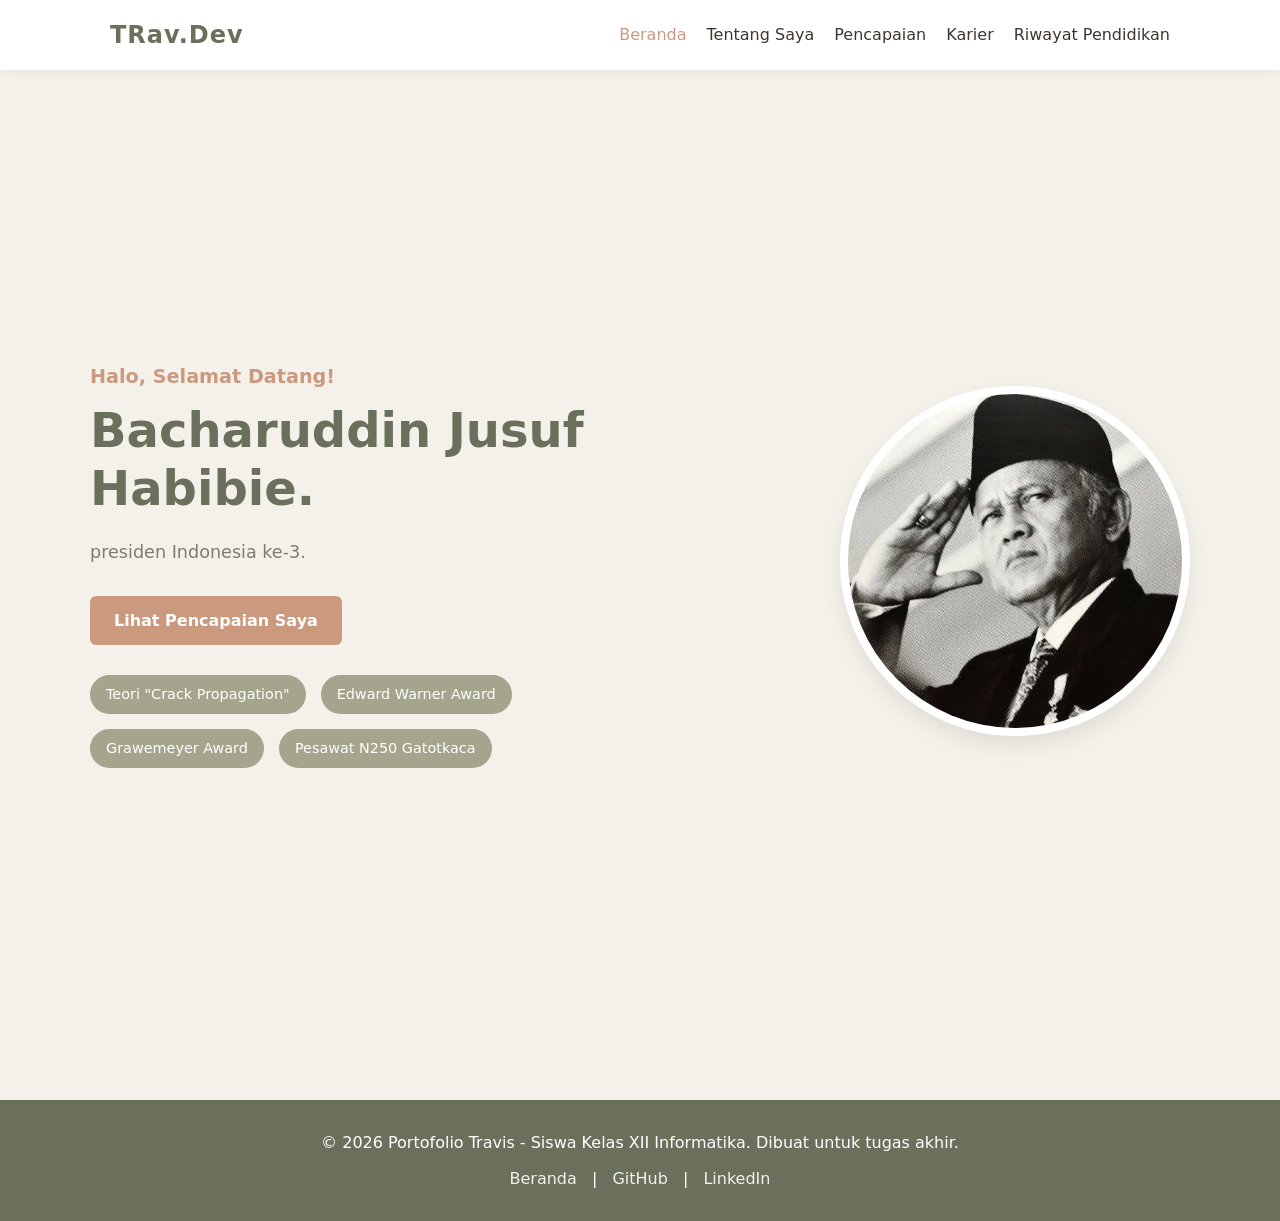
==== index.html @ d261eaff "permulaan" ====
<!DOCTYPE html>
<html lang="id">
<head>
    <meta charset="UTF-8">
    <meta name="viewport" content="width=device-width, initial-scale=1.0">
    <title>Portofolio Siswa | Kelas XII</title>
    <link rel="stylesheet" href="../Assets/css/style.css">
    
    <!-- Simulasi pemanggilan file external: <link rel="stylesheet" href="assets/css/style.css"> -->
    
</head>
<body>

    <!-- HEADER & NAVIGASI -->
    <header>
        <div class="container">
            <nav>
                <a href="#beranda" class="brand-logo">TRav.Dev</a>
                
                <!-- Tombol Menu Mobile -->
                <div class="menu-toggle" id="mobile-menu">
                    <span></span>
                    <span></span>
                    <span></span>
                </div>

                <ul class="nav-links" id="nav-list">
                    <li><a href="#beranda" class="nav-link active-link">Beranda</a></li>
                    <li><a href="#tentang" class="nav-link">Tentang Saya</a></li>
                    <li><a href="#jaringan" class="nav-link">Pencapaian</a></li>
                    <li><a href="#iot" class="nav-link">Karier</a></li>
                    <li><a href="#proyek" class="nav-link">Riwayat Pendidikan</a></li>
                </ul>
            </nav>
        </div>
    </header>

    <!-- KONTEN UTAMA -->
    <main>
        
        <!-- =========================================
             HALAMAN BERANDA (index.html)
             ========================================= -->
        <section id="beranda" class="section active container">
            <div class="hero">
                <div class="hero-text">
                    <span class="hero-greeting">Halo, Selamat Datang!</span>
                    <h1 class="hero-title">Bacharuddin Jusuf Habibie.</h1>
                    <p class="hero-subtitle">presiden Indonesia ke-3.</p>
                    
                    <div class="hero-buttons">
                        <a href="#jaringan" class="btn">Lihat Pencapaian Saya</a>
                    </div>

                    <div class="skills-container">
                        <span class="skill-badge">Teori "Crack Propagation"</span>
                        <span class="skill-badge">Edward Warner Award</span>
                        <span class="skill-badge">Grawemeyer Award</span>
                        <span class="skill-badge">Pesawat N250 Gatotkaca</span>
                    </div>
                </div>
                <div class="hero-image">
                    <!-- Placeholder untuk assets/img/profil.jpg -->
                    <img src="../Assets/img/presiden ke 3.jpg" alt="Foto Profil Travis">
                </div>
            </div>
        </section>

        <!-- =========================================
             HALAMAN TENTANG SAYA (pages/tentang.html)
             ========================================= -->
        <section id="tentang" class="section container">
            <h2 class="section-title">Tentang Saya</h2>
            
            <div class="about-grid">
                <!-- Biodata Card -->
                <article class="biodata-card">
                    <h3 style="margin-bottom: 20px; color: var(--primary-color);">Biodata Diri</h3>
                    <table class="biodata-table">
                        <tr>
                            <td>Nama Lengkap</td>
                            <td>Bacharuddin Jusuf Habibie</td>
                        </tr>
                        <tr>
                            <td>Tempat, Tgl Lahir</td>
                            <td>Parepare, 25 Juni 1936</td>
                        </tr>
                        <tr>
                            <td>Lulusan</td>
                            <td>Teknik penerbangan</td>
                        </tr>
                    </table>
                </article>

                <!-- Galeri Aktivitas Belajar -->
                <article class="gallery-card">
                    <h3 style="margin-bottom: 20px; color: var(--primary-color);">Galeri Aktivitas Belajar</h3>
                    <p class="card-desc">Dokumentasi kegiatan selama praktikum di laboratorium komputer sekolah.</p>
                    <div class="gallery-grid">
                        <img src="https://placehold.co/300x200/A5A58D/FFFFFF?text=Praktek+Jaringan" alt="Praktikum Jaringan">
                        <img src="https://placehold.co/300x200/A5A58D/FFFFFF?text=Coding+Lab" alt="Praktikum Coding">
                        <img src="https://placehold.co/300x200/A5A58D/FFFFFF?text=Rakit+PC" alt="Praktikum Rakit PC">
                        <img src="https://placehold.co/300x200/A5A58D/FFFFFF?text=Presentasi" alt="Presentasi Proyek">
                    </div>
                </article>
            </div>
        </section>

        <!-- =========================================
             HALAMAN PENCAPAIAN / JARINGAN (pages/jaringan.html)
             ========================================= -->
        <section id="jaringan" class="section container">
            <h2 class="section-title">Modul Jaringan Komputer</h2>
            <p style="text-align: center; margin-bottom: 40px; color: var(--text-light);">
                Kumpulan tugas dan pencapaian kompetensi dasar jaringan.
            </p>

            <div class="card-grid">
                <article class="module-card">
                    <div class="card-img-placeholder">Topologi Cisco Packet Tracer</div>
                    <div class="card-content">
                        <h3 class="card-title">Simulasi Jaringan LAN</h3>
                        <p class="card-desc">Dokumentasi pembuatan topologi star menggunakan 1 Switch dan 4 PC dengan konfigurasi IP Static.</p>
                        <a href="#" class="btn btn-outline" style="margin-left: 0;">Lihat Laporan</a>
                    </div>
                </article>

                <article class="module-card">
                    <div class="card-img-placeholder">Konfigurasi IP & Subnetting</div>
                    <div class="card-content">
                        <h3 class="card-title">Analisis Subnetting IPv4</h3>
                        <p class="card-desc">Lembar kerja perhitungan subnet mask, network ID, dan broadcast address untuk kelas C.</p>
                        <a href="#" class="btn btn-outline" style="margin-left: 0;">Lihat Laporan</a>
                    </div>
                </article>
            </div>
        </section>

        <!-- =========================================
             HALAMAN KARIER / IoT (pages/iot-arduino.html)
             ========================================= -->
        <section id="iot" class="section container">
            <h2 class="section-title">Modul Internet of Things (IoT)</h2>
            <p style="text-align: center; margin-bottom: 40px; color: var(--text-light);">
                Persiapan karier melalui rekayasa perangkat keras dan mikrokontroler.
            </p>

            <div class="card-grid">
                <article class="module-card">
                    <div class="card-img-placeholder" style="background-color: var(--primary-color);">Sirkuit LED Berjalan</div>
                    <div class="card-content">
                        <h3 class="card-title">Dasar Arduino Uno</h3>
                        <p class="card-desc">Baris program C/C++ sederhana untuk menyalakan LED secara berurutan beserta skematik Wokwi.</p>
                        <a href="#" class="btn btn-outline" style="margin-left: 0;">Lihat Kode</a>
                    </div>
                </article>

                <article class="module-card">
                    <div class="card-img-placeholder" style="background-color: var(--primary-color);">Sensor Suhu DHT11</div>
                    <div class="card-content">
                        <h3 class="card-title">Monitoring Suhu Ruangan</h3>
                        <p class="card-desc">Dokumentasi pembacaan data dari sensor DHT11 dan menampilkannya pada layar LCD 16x2.</p>
                        <a href="#" class="btn btn-outline" style="margin-left: 0;">Lihat Laporan</a>
                    </div>
                </article>
            </div>
        </section>

        <!-- =========================================
             HALAMAN RIWAYAT PENDIDIKAN / PROYEK (pages/karya-proyek.html)
             ========================================= -->
        <section id="proyek" class="section container">
            <h2 class="section-title">Galeri Karya & Proyek</h2>
            <p style="text-align: center; margin-bottom: 40px; color: var(--text-light);">
                Kolaborasi tugas akhir dan mini project selama masa pendidikan.
            </p>

            <div class="card-grid">
                <article class="module-card">
                    <img src="https://placehold.co/600x350/CB997E/FFFFFF?text=Website+Perpus" alt="Proyek Web" style="width: 100%; height: 200px; object-fit: cover;">
                    <div class="card-content">
                        <h3 class="card-title">Sistem Informasi Perpustakaan</h3>
                        <p class="card-desc">Website berbasis HTML, CSS, dan JavaScript untuk mengelola data peminjaman buku sekolah (Tugas Kelompok).</p>
                        <a href="#" class="btn btn-outline" style="margin-left: 0;">Demo App</a>
                    </div>
                </article>

                <article class="module-card">
                    <img src="https://placehold.co/600x350/CB997E/FFFFFF?text=Aplikasi+Kasir" alt="Proyek Desktop" style="width: 100%; height: 200px; object-fit: cover;">
                    <div class="card-content">
                        <h3 class="card-title">Aplikasi Kasir Sederhana</h3>
                        <p class="card-desc">Program CLI berbasis C++ untuk menghitung total belanja dan kembalian pada kantin sekolah.</p>
                        <a href="#" class="btn btn-outline" style="margin-left: 0;">Lihat Repo</a>
                    </div>
                </article>
            </div>
        </section>

        <!-- =========================================
             HALAMAN KONTAK (pages/kontak.html)
             ========================================= -->
        
    </main>

    <!-- FOOTER -->
    <footer>
        <div class="container">
            <p>&copy; 2026 Portofolio Travis - Siswa Kelas XII Informatika. Dibuat untuk tugas akhir.</p>
            <div class="footer-links" style="margin-top: 10px;">
                <a href="#beranda">Beranda</a> | 
                <a href="https://github.com" target="_blank">GitHub</a> | 
                <a href="https://linkedin.com" target="_blank">LinkedIn</a>
            </div>
        </div>
    </footer>

    <!-- LOGIKA JAVASCRIPT (Single Page Application Simulation) -->
    <script>
        // Logika Navigasi Halaman
        const navLinks = document.querySelectorAll('.nav-link');
        const sections = document.querySelectorAll('.section');
        const mobileMenuBtn = document.getElementById('mobile-menu');
        const navList = document.getElementById('nav-list');

        // Fungsi untuk mengganti halaman (section)
        function changePage(targetId) {
            // Hilangkan class aktif di semua nav link dan section
            navLinks.forEach(link => link.classList.remove('active-link'));
            sections.forEach(sec => sec.classList.remove('active'));

            // Tambahkan class aktif pada target
            const activeNav = document.querySelector(`.nav-link[href="${targetId}"]`);
            const activeSection = document.querySelector(targetId);

            if(activeNav) activeNav.classList.add('active-link');
            if(activeSection) activeSection.classList.add('active');

            // Tutup menu mobile jika sedang terbuka
            navList.classList.remove('show');
            window.scrollTo(0, 0); // Gulir ke atas
        }

        // Tangkap klik pada setiap tautan navigasi
        document.querySelectorAll('a[href^="#"]').forEach(anchor => {
            anchor.addEventListener('click', function (e) {
                e.preventDefault();
                const targetId = this.getAttribute('href');
                changePage(targetId);
                // Update URL tanpa reload
                history.pushState(null, null, targetId);
            });
        });

        // Tangkap event saat user menekan tombol Back/Forward di browser
        window.addEventListener('popstate', () => {
            let hash = window.location.hash || '#beranda';
            changePage(hash);
        });

        // Tampilkan halaman yang benar saat pertama kali dimuat
        window.addEventListener('load', () => {
            let hash = window.location.hash || '#beranda';
            changePage(hash);
        });

        // Logika Toggle Menu Mobile
        mobileMenuBtn.addEventListener('click', () => {
            navList.classList.toggle('show');
        });

        // Logika Formulir (Mengganti alert dengan Notifikasi Visual)
        const contactForm = document.getElementById('contactForm');
        const formMessage = document.getElementById('form-message');

        contactForm.addEventListener('submit', function(e) {
            e.preventDefault(); // Cegah reload halaman
            
            // Ambil data (opsional, untuk simulasi)
            const nama = document.getElementById('nama').value;
            
            // Tampilkan pesan sukses
            formMessage.textContent = `Terima kasih ${nama}, pesan Anda telah berhasil terkirim!`;
            formMessage.className = 'msg-success';
            formMessage.style.display = 'block';

            // Reset formulir
            contactForm.reset();

            // Sembunyikan pesan setelah 4 detik
            setTimeout(() => {
                formMessage.style.display = 'none';
            }, 4000);
        });
    </script>
</body>
</html>
---- Assets/css/style.css ----
/* =========================================
           FILE: assets/css/style.css
           ========================================= */
        
        :root {
            /* Palet Warna Bumi (Earth Tones) */
            --bg-color: #F4F1EA; /* Krem terang - latar belakang utama */
            --surface-color: #FFFFFF; /* Putih - untuk card */
            --primary-color: #6B705C; /* Hijau Sage gelap - warna utama */
            --secondary-color: #A5A58D; /* Hijau Sage terang - aksen */
            --accent-color: #CB997E; /* Terracotta / bata lembut - tombol & sorotan */
            --text-dark: #3E362E; /* Cokelat gelap - teks utama */
            --text-light: #7F7A74; /* Cokelat keabuan - teks sekunder */
            --border-color: #DCD7CD; /* Krem gelap - garis tepi */
            
            --font-main: 'Segoe UI', system-ui, -apple-system, sans-serif;
        }

        /* Reset Dasar */
        * {
            margin: 0;
            padding: 0;
            box-sizing: border-box;
        }

        body {
            font-family: var(--font-main);
            background-color: var(--bg-color);
            color: var(--text-dark);
            line-height: 1.6;
        }

        /* Tata Letak & Utilitas */
        .container {
            max-width: 1100px;
            margin: 0 auto;
            padding: 0 20px;
        }

        .section {
            padding: 80px 0;
            display: none; /* Sembunyikan semua section secara default (untuk navigasi SPA) */
            animation: fadeIn 0.5s ease-in-out;
        }

        .section.active {
            display: block; /* Tampilkan section yang aktif */
        }

        @keyframes fadeIn {
            from { opacity: 0; transform: translateY(10px); }
            to { opacity: 1; transform: translateY(0); }
        }

        .section-title {
            text-align: center;
            font-size: 2rem;
            color: var(--primary-color);
            margin-bottom: 40px;
        }

        /* Header & Navigasi */
        header {
            background-color: var(--surface-color);
            box-shadow: 0 2px 10px rgba(0,0,0,0.05);
            position: sticky;
            top: 0;
            z-index: 100;
        }

        nav {
            display: flex;
            justify-content: space-between;
            align-items: center;
            height: 70px;
        }

        .brand-logo {
            font-size: 1.5rem;
            font-weight: bold;
            color: var(--primary-color);
            text-decoration: none;
            letter-spacing: 1px;
        }

        .nav-links {
            display: flex;
            list-style: none;
            gap: 20px;
        }

        .nav-links li a {
            text-decoration: none;
            color: var(--text-dark);
            font-weight: 500;
            transition: color 0.3s ease;
        }

        .nav-links li a:hover,
        .nav-links li a.active-link {
            color: var(--accent-color);
        }

        /* Tombol Hamburger untuk Mobile */
        .menu-toggle {
            display: none;
            flex-direction: column;
            cursor: pointer;
            gap: 5px;
        }

        .menu-toggle span {
            width: 25px;
            height: 3px;
            background-color: var(--primary-color);
            border-radius: 2px;
        }

        /* Beranda - Hero Section */
        .hero {
            display: flex;
            align-items: center;
            justify-content: space-between;
            gap: 40px;
            min-height: calc(100vh - 70px);
        }

        .hero-text {
            flex: 1;
        }

        .hero-greeting {
            font-size: 1.2rem;
            color: var(--accent-color);
            font-weight: 600;
            margin-bottom: 10px;
            display: block;
        }

        .hero-title {
            font-size: 3rem;
            line-height: 1.2;
            margin-bottom: 20px;
            color: var(--primary-color);
        }

        .hero-subtitle {
            font-size: 1.1rem;
            color: var(--text-light);
            margin-bottom: 30px;
        }

        .btn {
            display: inline-block;
            padding: 12px 24px;
            background-color: var(--accent-color);
            color: white;
            text-decoration: none;
            border-radius: 6px;
            font-weight: bold;
            border: none;
            cursor: pointer;
            transition: background-color 0.3s ease, transform 0.2s ease;
        }

        .btn:hover {
            background-color: #B5856B;
            transform: translateY(-2px);
        }

        .btn-outline {
            background-color: transparent;
            color: var(--accent-color);
            border: 2px solid var(--accent-color);
            margin-left: 10px;
        }

        .btn-outline:hover {
            background-color: var(--accent-color);
            color: white;
        }

        .hero-image {
            flex: 1;
            text-align: right;
        }

        .hero-image img {
            max-width: 100%;
            width: 350px;
            height: 350px;
            object-fit: cover;
            border-radius: 50%;
            border: 8px solid var(--surface-color);
            box-shadow: 0 10px 20px rgba(0,0,0,0.08);
        }

        /* Ringkasan Keahlian (Beranda) */
        .skills-container {
            display: flex;
            gap: 15px;
            flex-wrap: wrap;
            margin-top: 30px;
        }

        .skill-badge {
            background-color: var(--secondary-color);
            color: white;
            padding: 8px 16px;
            border-radius: 20px;
            font-size: 0.9rem;
            font-weight: 500;
        }

        /* Tentang Saya */
        .about-grid {
            display: grid;
            grid-template-columns: 1fr 1fr;
            gap: 40px;
        }

        .biodata-card, .gallery-card {
            background: var(--surface-color);
            padding: 30px;
            border-radius: 12px;
            box-shadow: 0 4px 15px rgba(0,0,0,0.03);
        }

        .biodata-table {
            width: 100%;
            border-collapse: collapse;
        }

        .biodata-table td {
            padding: 12px 0;
            border-bottom: 1px solid var(--border-color);
        }

        .biodata-table td:first-child {
            font-weight: 600;
            color: var(--primary-color);
            width: 40%;
        }

        .gallery-grid {
            display: grid;
            grid-template-columns: 1fr 1fr;
            gap: 15px;
            margin-top: 20px;
        }

        .gallery-grid img {
            width: 100%;
            height: 150px;
            object-fit: cover;
            border-radius: 8px;
            transition: transform 0.3s ease;
        }

        .gallery-grid img:hover {
            transform: scale(1.05);
        }

        /* Modul Pembelajaran (Cards) */
        .card-grid {
            display: grid;
            grid-template-columns: repeat(auto-fit, minmax(300px, 1fr));
            gap: 30px;
        }

        .module-card {
            background: var(--surface-color);
            border-radius: 12px;
            overflow: hidden;
            box-shadow: 0 4px 15px rgba(0,0,0,0.03);
            transition: transform 0.3s ease, box-shadow 0.3s ease;
        }

        .module-card:hover {
            transform: translateY(-5px);
            box-shadow: 0 8px 25px rgba(0,0,0,0.08);
        }

        .card-img-placeholder {
            height: 200px;
            background-color: var(--secondary-color);
            display: flex;
            align-items: center;
            justify-content: center;
            color: white;
            font-weight: bold;
            font-size: 1.2rem;
            text-align: center;
            padding: 20px;
        }

        .card-content {
            padding: 25px;
        }

        .card-title {
            color: var(--primary-color);
            margin-bottom: 10px;
        }

        .card-desc {
            color: var(--text-light);
            font-size: 0.95rem;
            margin-bottom: 20px;
        }

        /* Kontak */
        .contact-wrapper {
            display: grid;
            grid-template-columns: 1fr 1fr;
            gap: 40px;
            background: var(--surface-color);
            padding: 40px;
            border-radius: 12px;
            box-shadow: 0 4px 15px rgba(0,0,0,0.03);
        }

        .form-group {
            margin-bottom: 20px;
        }

        .form-group label {
            display: block;
            margin-bottom: 8px;
            font-weight: 500;
            color: var(--primary-color);
        }

        .form-control {
            width: 100%;
            padding: 12px;
            border: 1px solid var(--border-color);
            border-radius: 6px;
            font-family: var(--font-main);
            background-color: var(--bg-color);
        }

        .form-control:focus {
            outline: none;
            border-color: var(--accent-color);
        }

        textarea.form-control {
            resize: vertical;
            min-height: 120px;
        }

        .contact-info h3 {
            color: var(--primary-color);
            margin-bottom: 20px;
        }

        .info-item {
            margin-bottom: 15px;
            display: flex;
            align-items: center;
            gap: 10px;
        }

        #form-message {
            margin-top: 15px;
            padding: 10px;
            border-radius: 6px;
            display: none;
        }
        .msg-success { background-color: #d4edda; color: #155724; }

        /* Footer */
        footer {
            background-color: var(--primary-color);
            color: white;
            text-align: center;
            padding: 30px 0;
            margin-top: 40px;
        }

        .footer-links a {
            color: var(--bg-color);
            margin: 0 10px;
            text-decoration: none;
        }

        .footer-links a:hover {
            color: var(--accent-color);
        }

        /* Responsivitas (Mobile) */
        @media (max-width: 768px) {
            .nav-links {
                display: none; /* Sembunyikan default di mobile */
                position: absolute;
                top: 70px;
                left: 0;
                width: 100%;
                background-color: var(--surface-color);
                flex-direction: column;
                text-align: center;
                padding: 20px 0;
                box-shadow: 0 5px 10px rgba(0,0,0,0.05);
            }

            .nav-links.show {
                display: flex;
            }

            .menu-toggle {
                display: flex;
            }

            .hero {
                flex-direction: column-reverse;
                text-align: center;
                padding-top: 40px;
            }

            .hero-image {
                text-align: center;
            }

            .hero-title {
                font-size: 2.2rem;
            }

            .skills-container {
                justify-content: center;
            }

            .about-grid, .contact-wrapper {
                grid-template-columns: 1fr;
            }
        }
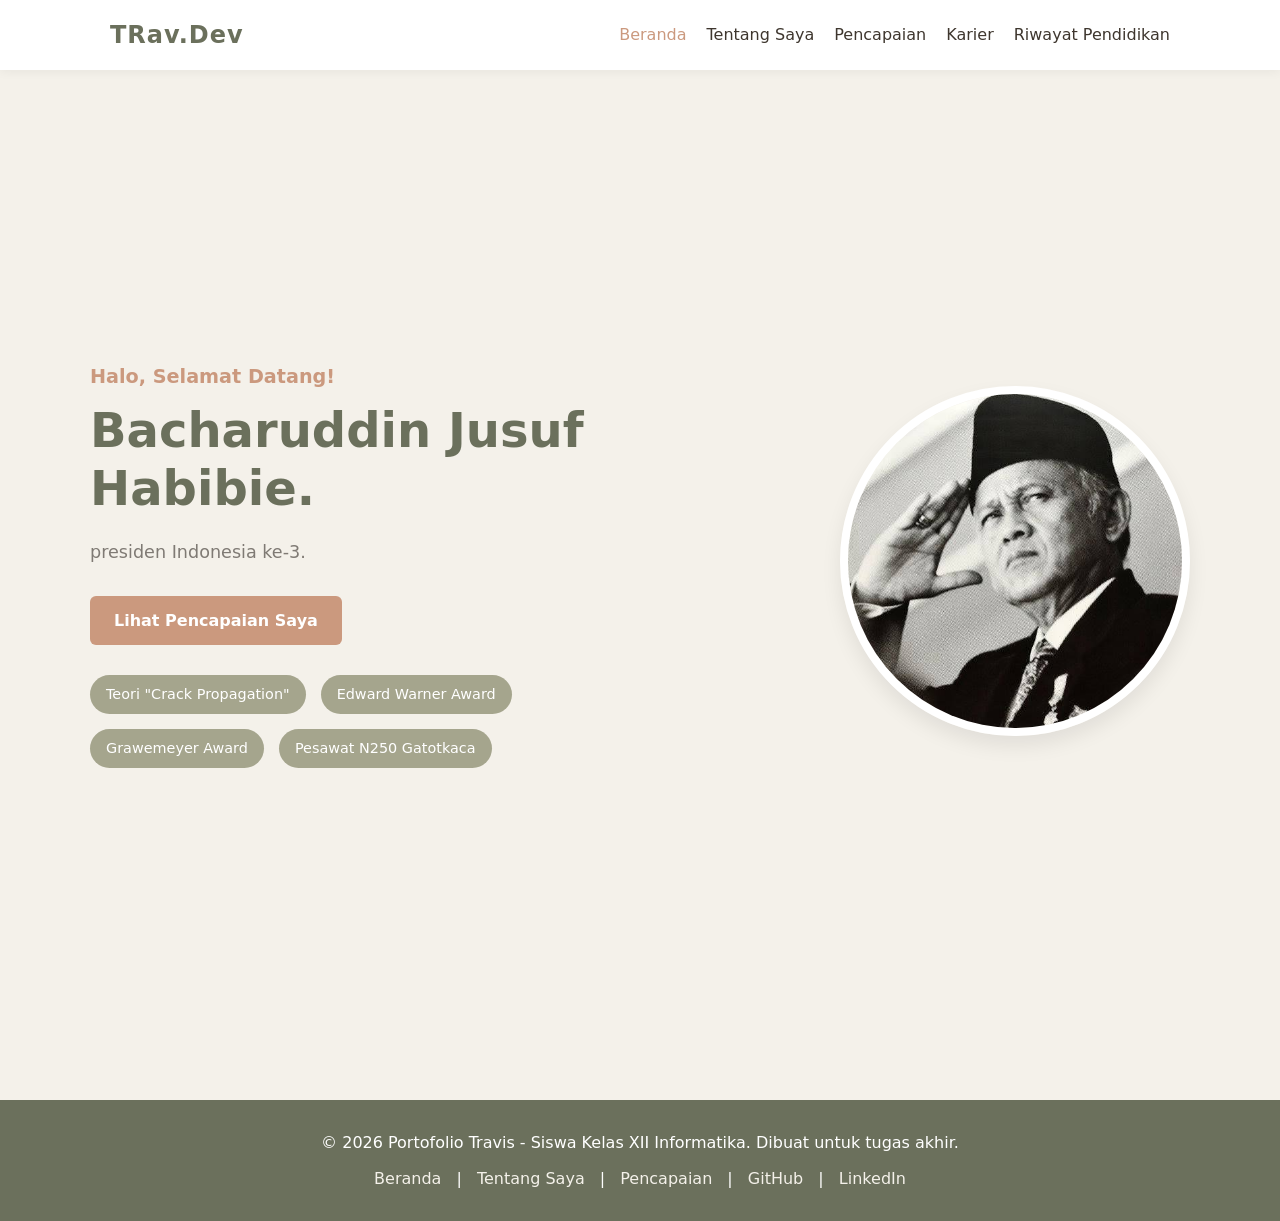
==== commit 77ad261f: "setelah prompting dan dok. commit" ====
--- a/index.html
+++ b/index.html
@@ -4,9 +4,7 @@
     <meta charset="UTF-8">
     <meta name="viewport" content="width=device-width, initial-scale=1.0">
     <title>Portofolio Siswa | Kelas XII</title>
-    <link rel="stylesheet" href="../Assets/css/style.css">
-    
-    <!-- Simulasi pemanggilan file external: <link rel="stylesheet" href="assets/css/style.css"> -->
+    <link rel="stylesheet" href="Assets/css/style.css">
     
 </head>
 <body>
@@ -15,7 +13,7 @@
     <header>
         <div class="container">
             <nav>
-                <a href="#beranda" class="brand-logo">TRav.Dev</a>
+                <a href="index.html" class="brand-logo">TRav.Dev</a>
                 
                 <!-- Tombol Menu Mobile -->
                 <div class="menu-toggle" id="mobile-menu">
@@ -25,11 +23,11 @@
                 </div>
 
                 <ul class="nav-links" id="nav-list">
-                    <li><a href="#beranda" class="nav-link active-link">Beranda</a></li>
-                    <li><a href="#tentang" class="nav-link">Tentang Saya</a></li>
-                    <li><a href="#jaringan" class="nav-link">Pencapaian</a></li>
-                    <li><a href="#iot" class="nav-link">Karier</a></li>
-                    <li><a href="#proyek" class="nav-link">Riwayat Pendidikan</a></li>
+                    <li><a href="index.html" class="nav-link active-link">Beranda</a></li>
+                    <li><a href="pages/tentang.html" class="nav-link">Tentang Saya</a></li>
+                    <li><a href="pages/pencapaian.html" class="nav-link">Pencapaian</a></li>
+                    <li><a href="pages/karier.html" class="nav-link">Karier</a></li>
+                    <li><a href="pages/pendidikan.html" class="nav-link">Riwayat Pendidikan</a></li>
                 </ul>
             </nav>
         </div>
@@ -49,7 +47,7 @@
                     <p class="hero-subtitle">presiden Indonesia ke-3.</p>
                     
                     <div class="hero-buttons">
-                        <a href="#jaringan" class="btn">Lihat Pencapaian Saya</a>
+                        <a href="pages/pencapaian.html" class="btn">Lihat Pencapaian Saya</a>
                     </div>
 
                     <div class="skills-container">
@@ -60,146 +58,10 @@
                     </div>
                 </div>
                 <div class="hero-image">
-                    <!-- Placeholder untuk assets/img/profil.jpg -->
-                    <img src="../Assets/img/presiden ke 3.jpg" alt="Foto Profil Travis">
+                    <img src="Assets/img/presiden ke 3.jpg" alt="Foto Bacharuddin Jusuf Habibie">
                 </div>
             </div>
         </section>
-
-        <!-- =========================================
-             HALAMAN TENTANG SAYA (pages/tentang.html)
-             ========================================= -->
-        <section id="tentang" class="section container">
-            <h2 class="section-title">Tentang Saya</h2>
-            
-            <div class="about-grid">
-                <!-- Biodata Card -->
-                <article class="biodata-card">
-                    <h3 style="margin-bottom: 20px; color: var(--primary-color);">Biodata Diri</h3>
-                    <table class="biodata-table">
-                        <tr>
-                            <td>Nama Lengkap</td>
-                            <td>Bacharuddin Jusuf Habibie</td>
-                        </tr>
-                        <tr>
-                            <td>Tempat, Tgl Lahir</td>
-                            <td>Parepare, 25 Juni 1936</td>
-                        </tr>
-                        <tr>
-                            <td>Lulusan</td>
-                            <td>Teknik penerbangan</td>
-                        </tr>
-                    </table>
-                </article>
-
-                <!-- Galeri Aktivitas Belajar -->
-                <article class="gallery-card">
-                    <h3 style="margin-bottom: 20px; color: var(--primary-color);">Galeri Aktivitas Belajar</h3>
-                    <p class="card-desc">Dokumentasi kegiatan selama praktikum di laboratorium komputer sekolah.</p>
-                    <div class="gallery-grid">
-                        <img src="https://placehold.co/300x200/A5A58D/FFFFFF?text=Praktek+Jaringan" alt="Praktikum Jaringan">
-                        <img src="https://placehold.co/300x200/A5A58D/FFFFFF?text=Coding+Lab" alt="Praktikum Coding">
-                        <img src="https://placehold.co/300x200/A5A58D/FFFFFF?text=Rakit+PC" alt="Praktikum Rakit PC">
-                        <img src="https://placehold.co/300x200/A5A58D/FFFFFF?text=Presentasi" alt="Presentasi Proyek">
-                    </div>
-                </article>
-            </div>
-        </section>
-
-        <!-- =========================================
-             HALAMAN PENCAPAIAN / JARINGAN (pages/jaringan.html)
-             ========================================= -->
-        <section id="jaringan" class="section container">
-            <h2 class="section-title">Modul Jaringan Komputer</h2>
-            <p style="text-align: center; margin-bottom: 40px; color: var(--text-light);">
-                Kumpulan tugas dan pencapaian kompetensi dasar jaringan.
-            </p>
-
-            <div class="card-grid">
-                <article class="module-card">
-                    <div class="card-img-placeholder">Topologi Cisco Packet Tracer</div>
-                    <div class="card-content">
-                        <h3 class="card-title">Simulasi Jaringan LAN</h3>
-                        <p class="card-desc">Dokumentasi pembuatan topologi star menggunakan 1 Switch dan 4 PC dengan konfigurasi IP Static.</p>
-                        <a href="#" class="btn btn-outline" style="margin-left: 0;">Lihat Laporan</a>
-                    </div>
-                </article>
-
-                <article class="module-card">
-                    <div class="card-img-placeholder">Konfigurasi IP & Subnetting</div>
-                    <div class="card-content">
-                        <h3 class="card-title">Analisis Subnetting IPv4</h3>
-                        <p class="card-desc">Lembar kerja perhitungan subnet mask, network ID, dan broadcast address untuk kelas C.</p>
-                        <a href="#" class="btn btn-outline" style="margin-left: 0;">Lihat Laporan</a>
-                    </div>
-                </article>
-            </div>
-        </section>
-
-        <!-- =========================================
-             HALAMAN KARIER / IoT (pages/iot-arduino.html)
-             ========================================= -->
-        <section id="iot" class="section container">
-            <h2 class="section-title">Modul Internet of Things (IoT)</h2>
-            <p style="text-align: center; margin-bottom: 40px; color: var(--text-light);">
-                Persiapan karier melalui rekayasa perangkat keras dan mikrokontroler.
-            </p>
-
-            <div class="card-grid">
-                <article class="module-card">
-                    <div class="card-img-placeholder" style="background-color: var(--primary-color);">Sirkuit LED Berjalan</div>
-                    <div class="card-content">
-                        <h3 class="card-title">Dasar Arduino Uno</h3>
-                        <p class="card-desc">Baris program C/C++ sederhana untuk menyalakan LED secara berurutan beserta skematik Wokwi.</p>
-                        <a href="#" class="btn btn-outline" style="margin-left: 0;">Lihat Kode</a>
-                    </div>
-                </article>
-
-                <article class="module-card">
-                    <div class="card-img-placeholder" style="background-color: var(--primary-color);">Sensor Suhu DHT11</div>
-                    <div class="card-content">
-                        <h3 class="card-title">Monitoring Suhu Ruangan</h3>
-                        <p class="card-desc">Dokumentasi pembacaan data dari sensor DHT11 dan menampilkannya pada layar LCD 16x2.</p>
-                        <a href="#" class="btn btn-outline" style="margin-left: 0;">Lihat Laporan</a>
-                    </div>
-                </article>
-            </div>
-        </section>
-
-        <!-- =========================================
-             HALAMAN RIWAYAT PENDIDIKAN / PROYEK (pages/karya-proyek.html)
-             ========================================= -->
-        <section id="proyek" class="section container">
-            <h2 class="section-title">Galeri Karya & Proyek</h2>
-            <p style="text-align: center; margin-bottom: 40px; color: var(--text-light);">
-                Kolaborasi tugas akhir dan mini project selama masa pendidikan.
-            </p>
-
-            <div class="card-grid">
-                <article class="module-card">
-                    <img src="https://placehold.co/600x350/CB997E/FFFFFF?text=Website+Perpus" alt="Proyek Web" style="width: 100%; height: 200px; object-fit: cover;">
-                    <div class="card-content">
-                        <h3 class="card-title">Sistem Informasi Perpustakaan</h3>
-                        <p class="card-desc">Website berbasis HTML, CSS, dan JavaScript untuk mengelola data peminjaman buku sekolah (Tugas Kelompok).</p>
-                        <a href="#" class="btn btn-outline" style="margin-left: 0;">Demo App</a>
-                    </div>
-                </article>
-
-                <article class="module-card">
-                    <img src="https://placehold.co/600x350/CB997E/FFFFFF?text=Aplikasi+Kasir" alt="Proyek Desktop" style="width: 100%; height: 200px; object-fit: cover;">
-                    <div class="card-content">
-                        <h3 class="card-title">Aplikasi Kasir Sederhana</h3>
-                        <p class="card-desc">Program CLI berbasis C++ untuk menghitung total belanja dan kembalian pada kantin sekolah.</p>
-                        <a href="#" class="btn btn-outline" style="margin-left: 0;">Lihat Repo</a>
-                    </div>
-                </article>
-            </div>
-        </section>
-
-        <!-- =========================================
-             HALAMAN KONTAK (pages/kontak.html)
-             ========================================= -->
-        
     </main>
 
     <!-- FOOTER -->
@@ -207,90 +69,15 @@
         <div class="container">
             <p>&copy; 2026 Portofolio Travis - Siswa Kelas XII Informatika. Dibuat untuk tugas akhir.</p>
             <div class="footer-links" style="margin-top: 10px;">
-                <a href="#beranda">Beranda</a> | 
+                <a href="index.html">Beranda</a> |
+                <a href="pages/tentang.html">Tentang Saya</a> |
+                <a href="pages/pencapaian.html">Pencapaian</a> |
                 <a href="https://github.com" target="_blank">GitHub</a> | 
                 <a href="https://linkedin.com" target="_blank">LinkedIn</a>
             </div>
         </div>
     </footer>
 
-    <!-- LOGIKA JAVASCRIPT (Single Page Application Simulation) -->
-    <script>
-        // Logika Navigasi Halaman
-        const navLinks = document.querySelectorAll('.nav-link');
-        const sections = document.querySelectorAll('.section');
-        const mobileMenuBtn = document.getElementById('mobile-menu');
-        const navList = document.getElementById('nav-list');
-
-        // Fungsi untuk mengganti halaman (section)
-        function changePage(targetId) {
-            // Hilangkan class aktif di semua nav link dan section
-            navLinks.forEach(link => link.classList.remove('active-link'));
-            sections.forEach(sec => sec.classList.remove('active'));
-
-            // Tambahkan class aktif pada target
-            const activeNav = document.querySelector(`.nav-link[href="${targetId}"]`);
-            const activeSection = document.querySelector(targetId);
-
-            if(activeNav) activeNav.classList.add('active-link');
-            if(activeSection) activeSection.classList.add('active');
-
-            // Tutup menu mobile jika sedang terbuka
-            navList.classList.remove('show');
-            window.scrollTo(0, 0); // Gulir ke atas
-        }
-
-        // Tangkap klik pada setiap tautan navigasi
-        document.querySelectorAll('a[href^="#"]').forEach(anchor => {
-            anchor.addEventListener('click', function (e) {
-                e.preventDefault();
-                const targetId = this.getAttribute('href');
-                changePage(targetId);
-                // Update URL tanpa reload
-                history.pushState(null, null, targetId);
-            });
-        });
-
-        // Tangkap event saat user menekan tombol Back/Forward di browser
-        window.addEventListener('popstate', () => {
-            let hash = window.location.hash || '#beranda';
-            changePage(hash);
-        });
-
-        // Tampilkan halaman yang benar saat pertama kali dimuat
-        window.addEventListener('load', () => {
-            let hash = window.location.hash || '#beranda';
-            changePage(hash);
-        });
-
-        // Logika Toggle Menu Mobile
-        mobileMenuBtn.addEventListener('click', () => {
-            navList.classList.toggle('show');
-        });
-
-        // Logika Formulir (Mengganti alert dengan Notifikasi Visual)
-        const contactForm = document.getElementById('contactForm');
-        const formMessage = document.getElementById('form-message');
-
-        contactForm.addEventListener('submit', function(e) {
-            e.preventDefault(); // Cegah reload halaman
-            
-            // Ambil data (opsional, untuk simulasi)
-            const nama = document.getElementById('nama').value;
-            
-            // Tampilkan pesan sukses
-            formMessage.textContent = `Terima kasih ${nama}, pesan Anda telah berhasil terkirim!`;
-            formMessage.className = 'msg-success';
-            formMessage.style.display = 'block';
-
-            // Reset formulir
-            contactForm.reset();
-
-            // Sembunyikan pesan setelah 4 detik
-            setTimeout(() => {
-                formMessage.style.display = 'none';
-            }, 4000);
-        });
-    </script>
+    <script src="Assets/js/script.js"></script>
 </body>
 </html>
